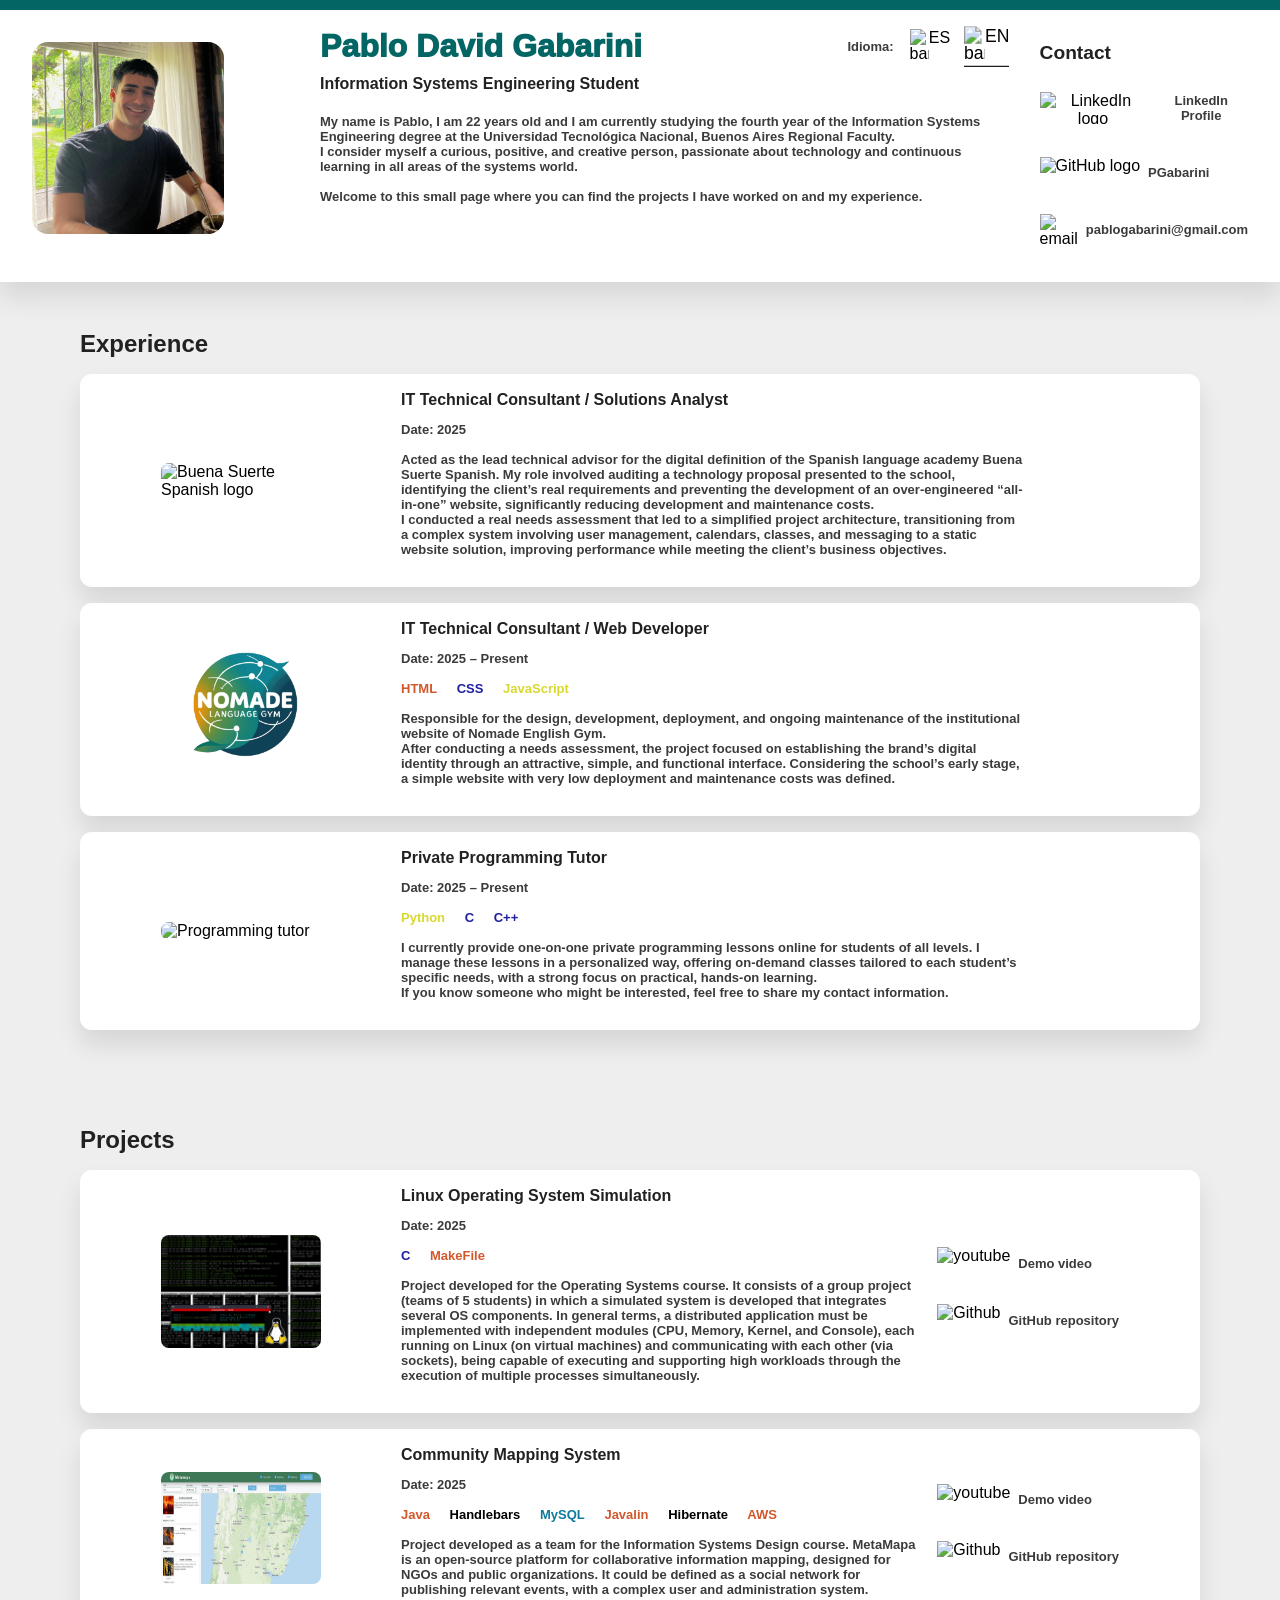
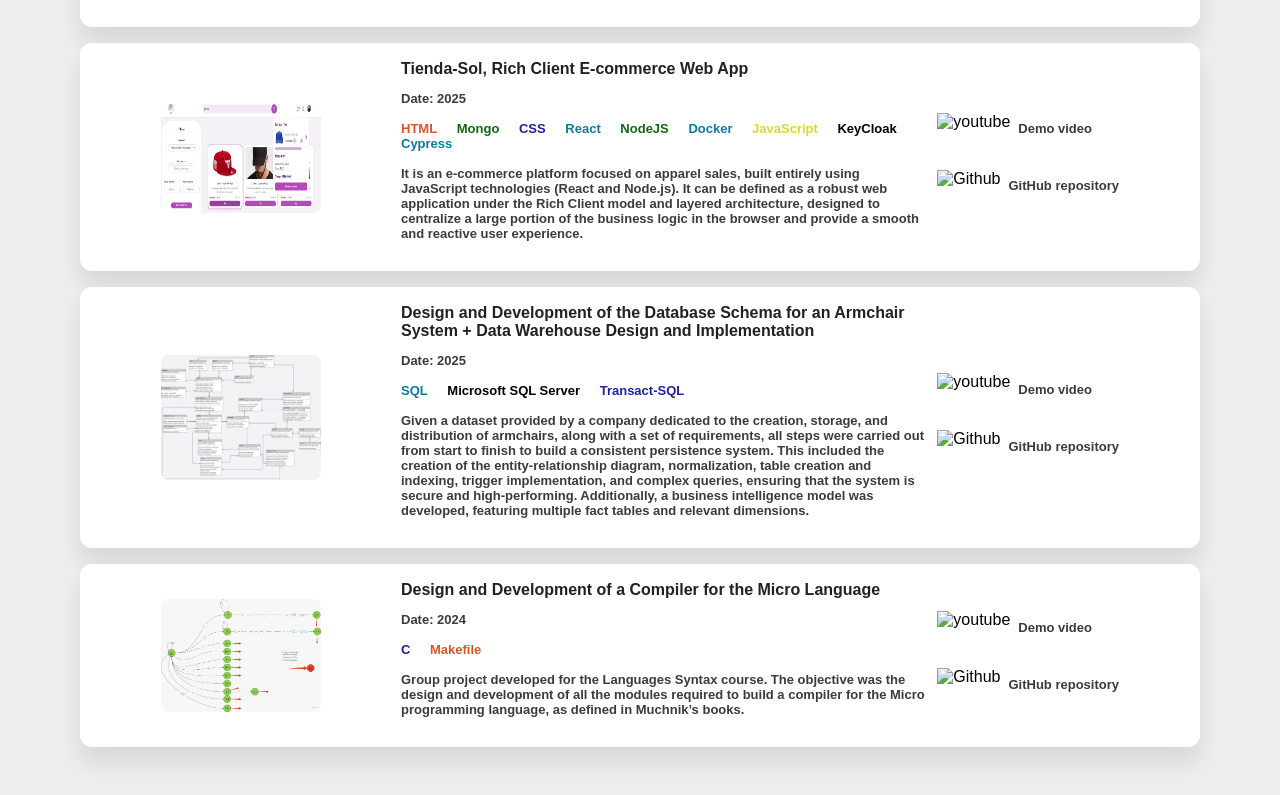
==== index.en.html @ 74feb7b4 "Agrego pagina en ingles" ====
<!DOCTYPE html>
<html lang="en">

<head>
    <title>Pablo Gabarini personal page</title>
    <meta charset="UTF-8">
    <meta name="viewport" content="width=device-width, initial-scale=1.0">
    <link rel="stylesheet" href="css/global.css">
    <link rel="stylesheet" href="css/index.css">
    <script src="js/app.js"></script>
</head>

<body>

<header class="header">
    <div class="informacion-Personal">
        <div class="img-info-container">

            <div class="img-container">
                <img src="imagenes/perfil.jpeg" alt="Profile picture">
            </div>

            <div class="Nombre-descripcion">
                <div class="nombre-idioma">
                    <h1>Pablo David Gabarini</h1>
                    <div class="idioma">
                        <p><b>Idioma: </b></p>
                        <div class="language-switch">
                            <div class="bandera ">
                                <a href="index.html">
                                <img src="https://cdn-icons-png.flaticon.com/128/197/197593.png" alt="banderaespana">
                                ES</a>
                            </div>

                            
                            <div class="bandera activado">
                                <a href="index.en.html" ><img src="https://cdn-icons-png.flaticon.com/128/9906/9906532.png" alt="banderainglaterra">
                                EN</a>
                            </div>
                        </div>
                    </div>
                </div>
                <h2>Information Systems Engineering Student</h2>
                <p>
                    My name is Pablo, I am 22 years old and I am currently studying the
                    fourth year of the Information Systems Engineering degree at the
                    <a href="https://frba.utn.edu.ar/" target="_blank"><b>Universidad Tecnológica Nacional,
                    Buenos Aires Regional Faculty.</b></a>
                    <br>
                    I consider myself a curious, positive, and creative person,
                    passionate about technology and continuous learning in all areas of the systems world.
                    <br><br>
                    Welcome to this small page where you can find the projects I have worked on and my experience.
                    
                </p>
            </div>

        </div>

        <div class="contactos-container">
            <h2>Contact</h2>

            <a class="contacto" href="https://www.linkedin.com/in/pablo-david-gabarini-304082324/" target="_blank">
                <img src="https://cdn-icons-png.flaticon.com/128/3536/3536505.png" alt="LinkedIn logo">
                <p>LinkedIn Profile</p>
            </a>

            <a class="contacto" href="https://github.com/PGabarini" target="_blank">
                <img src="https://cdn-icons-png.flaticon.com/128/5968/5968866.png" alt="GitHub logo">
                <p>PGabarini</p>
            </a>

            <a class="contacto" href="">
                <img src="https://cdn-icons-png.flaticon.com/128/15047/15047587.png" alt="email icon">
                <p>pablogabarini@gmail.com</p>
            </a>
        </div>
    </div>
</header>

<main class="main-content">

<section class="seccionPrincipal experiencia">
    <h1>Experience</h1>

    <div class="card experiencia">
        <div class="img-info-container">
            <div class="img-empresa">
                <img src="https://buenasuertespanish.com/wp-content/uploads/2023/09/logo.fw_.png" alt="Buena Suerte Spanish logo">
            </div>

            <div class="descripcion-container">
                <h2>IT Technical Consultant / Solutions Analyst</h2>
                <p>
                    Date: 2025
                    <br><br>
                    Acted as the lead technical advisor for the digital definition of the Spanish language academy
                    <a href="https://buenasuertespanish.com/" target="_blank"><b>Buena Suerte Spanish</b></a>.
                    My role involved auditing a technology proposal presented to the school, identifying the client’s real requirements and
                    preventing the development of an over-engineered “all-in-one” website, significantly reducing development and maintenance costs.
                    <br>
                    I conducted a real needs assessment that led to a simplified project architecture, transitioning from a complex system involving
                    user management, calendars, classes, and messaging to a static website solution, improving performance while meeting the client’s business objectives.
                </p>
            </div>
        </div>
    </div>

    <div class="card experiencia">
        <div class="img-info-container nomade">
            <div class="img-empresa nomade">
                <img src="imagenes/nomadeLogo.png" alt="Nomade logo">
            </div>

            <div class="descripcion-container">
                <h2>IT Technical Consultant / Web Developer</h2>
                <p>
                    Date: 2025 – Present
                    <br><br>
                    <span class="tecnologia naranja">HTML</span>
                    <span class="tecnologia azul">CSS</span>
                    <span class="tecnologia amarillo">JavaScript</span>
                    <br><br>
                    Responsible for the design, development, deployment, and ongoing maintenance of the institutional website of
                    <a href="https://nomade-englishgym.netlify.app/" target="_blank"><b>Nomade English Gym</b></a>.
                    <br>
                    After conducting a needs assessment, the project focused on establishing the brand’s digital identity through an attractive,
                    simple, and functional interface. Considering the school’s early stage, a simple website with very low deployment and maintenance costs was defined.
                </p>
            </div>
        </div>
    </div>

    <div class="card experiencia">
        <div class="img-info-container">
            <div class="img-empresa">
                <img src="https://img.freepik.com/free-vector/hand-drawn-black-teacher-clipart-illustration_23-2150923186.jpg" alt="Programming tutor">
            </div>

            <div class="descripcion-container">
                <h2>Private Programming Tutor</h2>
                <p>
                    Date: 2025 – Present
                    <br><br>
                    <span class="tecnologia amarillo">Python</span>
                    <span class="tecnologia azul">C</span>
                    <span class="tecnologia azul">C++</span>
                    <br><br>
                    I currently provide one-on-one private programming lessons online for students of all levels.
                    I manage these lessons in a personalized way, offering on-demand classes tailored to each student’s specific needs,
                    with a strong focus on practical, hands-on learning.
                    <br>
                    If you know someone who might be interested, feel free to share my contact information.
                </p>
            </div>
        </div>
    </div>
</section>

<section class="seccionPrincipal proyectos">
        <h1>Projects</h1>
        <div class="card ">
            <div class="img-info-container proyecto">
                <div class="img-empresa soo">
                    <img class="proyecto-img"  src="imagenes/soo.png" alt="soo logo">
                </div>

                <div class="descripcion-container">
                    <h2>Linux Operating System Simulation</h2>
                    <p>Date: 2025 
                        <br><br>
                        <span class="tecnologia azul" >C</span> <span  class="tecnologia naranja">MakeFile</span>
                        <br><br>
                        Project developed for the Operating Systems course. It consists of a group project (teams of 5 students)
                        in which a simulated system is developed that integrates several OS components. In general terms,
                        a distributed application must be implemented with independent modules (CPU, Memory, Kernel, and Console),
                        each running on Linux (on virtual machines) and communicating with each other (via sockets),
                        being capable of executing and supporting high workloads through the execution of multiple processes simultaneously.
                    </p>
                </div>
            </div>

            <div class="info-extra">

                <a class="contacto noListo">
                    <img src="https://cdn-icons-png.flaticon.com/128/3938/3938026.png" alt="youtube">
                    <p>Demo video</p>
                </a>

                <a class="contacto" href="https://github.com/PGabarini/Proyecto-de-Sistemas-Operativos" target="_blank">
                    <img src="https://cdn-icons-png.flaticon.com/128/5968/5968866.png" alt="Github">
                    <p>GitHub repository</p>
                </a>

                <a class="boton ver-mas" id="detalle-so">
                    View details
                </a>
            </div>
        </div>
        <div class="modal so" id="modal-so" >
            <div class="modal-contenedor">

                <div class="titulo-info">
                    <h1>Soo</h1>
                    <p>
                        Project developed as a team for the Information Systems Design course.
                        MetaMapa is an open-source platform for collaborative information mapping, designed for NGOs and public organizations.
                        It could be defined as a social network for publishing relevant events, with a complex user and administration system.
                    </p>
                </div>
                
                <div class="contactos-container integrantes">
                    <h2>Team members</h2>
                    <a class="contacto" href="https://www.linkedin.com/in/pablo-david-gabarini-304082324/" target="_blank">
                        <img src="https://cdn-icons-png.flaticon.com/128/3536/3536505.png" alt="contact logo">
                        <p>LinkedIn profile</p>
                    </a>
                    <a class="contacto" href="https://www.linkedin.com/in/pablo-david-gabarini-304082324/" target="_blank">
                        <img src="https://cdn-icons-png.flaticon.com/128/3536/3536505.png" alt="contact logo">
                        <p>LinkedIn profile</p>
                    </a>
                    <a class="contacto" href="https://www.linkedin.com/in/pablo-david-gabarini-304082324/" target="_blank">
                        <img src="https://cdn-icons-png.flaticon.com/128/3536/3536505.png" alt="contact logo">
                        <p>LinkedIn profile</p>
                    </a>
                </div>    
            </div>
        </div>

        <div class="card ">
            <div class="img-info-container proyecto">
                <div class="img-empresa metamapa">
                    <img class="proyecto-img"  src="imagenes/metamapa.png" alt="metamapa logo">
                </div>

                <div class="descripcion-container">
                    <h2>Community Mapping System</h2>
                    <p>Date: 2025 
                        <br><br>
                        <span class="tecnologia naranja" >Java</span> <span  class="tecnologia negro">Handlebars</span>
                        <span  class="tecnologia celeste">MySQL</span> <span  class="tecnologia naranja">Javalin</span>
                        <span  class="tecnologia negro">Hibernate</span> <span  class="tecnologia  naranja">AWS</span>
                        <br><br>
                        Project developed as a team for the Information Systems Design course.
                        MetaMapa is an open-source platform for collaborative information mapping, designed for NGOs and public organizations.
                        It could be defined as a social network for publishing relevant events, with a complex user and administration system.
                    </p>
                </div>
            </div>

            <div class="info-extra">

                <a class="contacto noListo">
                    <img src="https://cdn-icons-png.flaticon.com/128/3938/3938026.png" alt="youtube">
                    <p>Demo video</p>
                </a>

                <a class="contacto" href="https://github.com/PGabarini/Metamapa-Sistema-de-mapeo-comunitario" target="_blank">
                    <img src="https://cdn-icons-png.flaticon.com/128/5968/5968866.png" alt="Github">
                    <p>GitHub repository</p>
                </a>

                <a class="boton ver-mas" id="detalle-metamapa">
                    View details
                </a>
            </div>

        </div>
        <div class="modal metamapa" id="modal-metamapa" >
            <div class="modal-contenedor">

                <div class="titulo-info">
                    <h1>Community Mapping System</h1>
                    <p>My main contribution was:</p>

                        <ul class="lista-puntos">
                            <li>Modeling of the statistics module based on Domain-Driven Design...</li>
                            <li>Conceptual system design and active participation...</li>
                            <li>Implementation of statistical views...</li>
                            <li>Manual design of the authentication scheme...</li>
                            <li>Definition of REST routes and criteria...</li>
                        </ul>
                </div>
                
                <div class="contactos-container integrantes">
                    <h2>Team members</h2>
                    <a class="contacto" href="https://www.linkedin.com/in/pablo-david-gabarini-304082324/" target="_blank">
                        <img src="https://cdn-icons-png.flaticon.com/128/3536/3536505.png" alt="contact logo">
                        <p>LinkedIn profile</p>
                    </a>
                    <a class="contacto" href="https://www.linkedin.com/in/pablo-david-gabarini-304082324/" target="_blank">
                        <img src="https://cdn-icons-png.flaticon.com/128/3536/3536505.png" alt="contact logo">
                        <p>LinkedIn profile</p>
                    </a>
                    <a class="contacto" href="https://www.linkedin.com/in/pablo-david-gabarini-304082324/" target="_blank">
                        <img src="https://cdn-icons-png.flaticon.com/128/3536/3536505.png" alt="contact logo">
                        <p>LinkedIn profile</p>
                    </a>
                </div>    
            </div>
        </div>

        <div class="card ">
    <div class="img-info-container proyecto">
        <div class="img-empresa tiendasol">
            <img class="proyecto-img" src="imagenes/tiendasol.png" alt="tiendasol logo">
        </div>

        <div class="descripcion-container">
            <h2>Tienda-Sol, Rich Client E-commerce Web App</h2>
            <p>Date: 2025 
                <br><br>
                <span class="tecnologia naranja">HTML</span> <span class="tecnologia verde">Mongo</span>
                <span class="tecnologia azul">CSS</span> <span class="tecnologia celeste">React</span>
                <span class="tecnologia verde">NodeJS</span> <span class="tecnologia celeste">Docker</span>
                <span class="tecnologia amarillo">JavaScript</span> <span class="tecnologia negro">KeyCloak</span>
                <span class="tecnologia celeste">Cypress</span>
                <br><br>
                It is an e-commerce platform focused on apparel sales, built entirely using JavaScript technologies 
                (React and Node.js). It can be defined as a robust web application under the Rich Client model and 
                layered architecture, designed to centralize a large portion of the business logic in the browser 
                and provide a smooth and reactive user experience.
            </p>
        </div>
    </div>

        <div class="info-extra">

            <a class="contacto noListo">
                <img src="https://cdn-icons-png.flaticon.com/128/3938/3938026.png" alt="youtube">
                <p>Demo video</p>
            </a>

            <a class="contacto" href="https://github.com/PGabarini/Tienda-Sol-E-commerce" target="_blank">
                <img src="https://cdn-icons-png.flaticon.com/128/5968/5968866.png" alt="Github">
                <p>GitHub repository</p>
            </a>

            <a class="boton ver-mas" id="detalle-sol">
                View details
            </a>
        </div>
    </div>

    <div class="card ">
    <div class="img-info-container proyecto">
        <div class="img-empresa sillonessql">
            <img class="proyecto-img" src="imagenes/sillonessql.jpg" alt="sillonessql logo">
        </div>

        <div class="descripcion-container">
            <h2>Design and Development of the Database Schema for an Armchair System + Data Warehouse Design and Implementation</h2>
            <p>Date: 2025 
                <br><br>
                <span class="tecnologia celeste">SQL</span> <span class="tecnologia negro">Microsoft SQL Server</span>
                <span class="tecnologia azul">Transact-SQL</span>
                <br><br>
                Given a dataset provided by a company dedicated to the creation, storage, and distribution of armchairs,
                along with a set of requirements, all steps were carried out from start to finish to build a consistent
                persistence system. This included the creation of the entity-relationship diagram, normalization,
                table creation and indexing, trigger implementation, and complex queries, ensuring that the system
                is secure and high-performing. Additionally, a business intelligence model was developed, featuring
                multiple fact tables and relevant dimensions.
            </p>
        </div>
    </div>

    <div class="info-extra">

        <a class="contacto noListo">
            <img src="https://cdn-icons-png.flaticon.com/128/3938/3938026.png" alt="youtube">
            <p>Demo video</p>
        </a>

        <a class="contacto" href="https://github.com/PGabarini/Sistema-de-sillones" target="_blank">
            <img src="https://cdn-icons-png.flaticon.com/128/5968/5968866.png" alt="Github">
            <p>GitHub repository</p>
        </a>

        <a class="boton ver-mas" id="detalle-sql">
            View details
        </a>
    </div>
</div>

<div class="card ">
    <div class="img-info-container proyecto">
        <div class="img-empresa micro">
            <img class="proyecto-img" src="imagenes/micro.png" alt="micro logo">
        </div>

        <div class="descripcion-container">
            <h2>Design and Development of a Compiler for the Micro Language</h2>
            <p>Date: 2024 
                <br><br>
                <span class="tecnologia azul">C</span> <span class="tecnologia naranja">Makefile</span>
                <br><br>
                Group project developed for the Languages Syntax course.
                The objective was the design and development of all the modules required to build
                a compiler for the Micro programming language, as defined in Muchnik’s books.
            </p>
        </div>
    </div>

    <div class="info-extra">

        <a class="contacto noListo">
            <img src="https://cdn-icons-png.flaticon.com/128/3938/3938026.png" alt="youtube">
            <p>Demo video</p>
        </a>

        <a class="contacto" href="https://github.com/PGabarini/Compilador-de-Micro-en-C" target="_blank">
            <img src="https://cdn-icons-png.flaticon.com/128/5968/5968866.png" alt="Github">
            <p>GitHub repository</p>
        </a>

        <a class="boton ver-mas" id="detalle-micro">
            View details
        </a>
    </div>
</div>



        <div id="mensajeNoListo">
            <img src="https://cdn-icons-png.flaticon.com/128/9841/9841569.png" alt="not ready img">
            <p>This content is not available yet</p>
        </div>

</main>
</body>
</html>
---- css/global.css ----
:root{

    --color-principal: #036564;
    --color-secundario:  #aecbff;
    --color-acento:  #f1ecb2;
    --fondo-gris:  #eeeeee;

    --letra-negra:#222121;
    --letra-clara:#3b3b3b;

    font-family: "Segoe UI", "Roboto", Helvetica, Arial, sans-serif;
}

* {
    box-sizing: border-box;
}

body{
    margin: 0;
    padding: 0;
}

p,ul{
    font-size: small;
    font-weight: 600;
    color: var(--letra-clara);
}
h2{
    font-size: medium;
}

h1, h2, h3 {
    color: var(--letra-negra);
    margin: 0;
    font-weight: 700;
}

a {
    text-decoration: none;
    color: inherit;
    box-sizing: border-box;
    cursor: pointer;
}

.boton{
    cursor: pointer;
    padding: 1rem;
    background-color: var(--color-acento);
    box-shadow: 0 15px 25px rgba(0,0,0,0.1);
    border-radius: 1rem;
    display: flex;
    justify-content: center;
    text-align: center;
    align-items: center;
}

.boton:hover , a:hover{
    transform: scale(1.03,1.03);
}

#mensajeNoListo{
    display: none;
    width: 35%;
    position: fixed;
    top: 50%;
    left: 50%;
    transform: translate(-50%,-50%);
    background-color: white;
    padding: 1rem;
    border-radius: 1.5rem;
    z-index: 1000;
    justify-content: center;
    align-items: center;
    text-align: center;
    flex-direction: row;
    gap: 2rem;
    border: 1px solid black;
    box-shadow: 0 15px 25px rgba(0,0,0,0.1);
}

#mensajeNoListo p{
    font-size: medium;
}

#mensajeNoListo img{
    height: 4rem;
    width: auto;
}

.naranja{
    color: rgb(210, 88, 44);
}

.azul{
    color: rgb(32, 32, 161);
}

.amarillo{
    color: rgb(216, 216, 49);
}

.verde{
    color: rgb(17, 104, 17);
}

.celeste{
    color: rgb(14, 122, 157);
}

.negro{
    color: black;
}

.lista-puntos {
    list-style: none; 
    padding-left: 0;
    margin-top: 10px;
}

.lista-puntos li {
    position: relative;     
    padding-left: 1.2rem;    
    margin-bottom: 0.5rem;   
    line-height: 1.5;        
}


.lista-puntos li::before {
    content: '';
    position: absolute;
    left: 0;
    top: 0.6rem; 
    width: 0.4rem;  
    height: 0.4rem; 
    border-radius: 50%;
    background-color: var(--color-principal);
}

@media(max-width:900px){
    #mensajeNoListo{
        width: 80%;
    }
}
---- css/index.css ----
.informacion-Personal{
    width: 100%;
    height: auto;
    display: flex;
    flex-direction: row;
    justify-content: space-around;
    background-color: white;
    align-items: flex-start;
    padding: 1rem;
    position: relative;
    box-shadow: 0 15px 25px rgba(0,0,0,0.1);
    border-top: 10px solid var(--color-principal);
    gap: 1rem;

}

.informacion-Personal h1{
    font-weight: 1000;
    color: var(--color-principal);
}

.img-info-container{
    width: 90%;
    display: flex;
    flex-direction: row;
    gap: 5rem;
    height: auto;

}

.img-container{
    padding: 1rem;

}

.img-container img{
    height: auto;
    width: 12rem;
    border-radius: 1rem;
}

.Nombre-descripcion{
    display: flex;
    align-items: start;
    flex-direction: column;
    gap: 0.5rem;
}

.contactos-container{
    display: flex;
    flex-direction: column;
    justify-content: flex-start;
    border-radius: 0.7rem;
    padding: 1rem;
    gap: 1rem;
    width: 20%;
}

.contactos-container h2{
    font-size: larger;
    font-weight: 900;
}

.contacto{
    display: flex;
    flex-direction: row;
    gap: 0.5rem;
    text-align: center;
    align-items: center;
}

.contacto.gmail{
    cursor:default;
}
.contacto.gmail:hover{
    transform: scale(1,1);
}

.contacto img{
    height: 2rem;
}


.tecnologia{
    padding: 0.4rem;
    padding-left: 0;
    padding-right: 1rem;
    border-radius: 1rem;
}

.seccionPrincipal{
    padding: 3rem;
    padding-left: 5rem;
    padding-right: 5rem;
    width: 100%;
    background-color: var(--fondo-gris);
    display: flex;
    flex-direction: column;
    gap: 1rem;
}

.card{
    display: flex;
    flex-direction: row;
    justify-content: space-between;
    border-radius: 0.7rem;
    background-color: white;
    padding: 1rem;
    padding-left: 5rem;
    padding-right: 5rem;
    box-shadow: 0 15px 25px rgba(0,0,0,0.1);
    align-items: center;
    min-height: 10rem;
    border: 0.7px solid white;
}

.card:hover{
    transform: scale(1,1);
    border: 0.7px solid var(--letra-negra);
}

.img-empresa img{
    width: 10rem;
    height: auto;
    border-radius: 0.5rem;
}
.info-extra{
    display: flex;
    justify-content: space-around;
    flex-direction: column;
    gap: 1rem;
}

/*Experiencia*/

.boton.ver-mas{
    display: none;
    height: 40%;
}

.img-empresa{
    display: flex;
    align-items: center;
    justify-content: center;
    height: auto;
}

.img-info-container.nomade{
    align-items: center;
}

.img-empresa.nomade {
    height: 7rem;
}

.img-empresa.nomade img{
   overflow-y: hidden;

}

/*Poryectos*/

.proyecto-img{
    
    min-height: 7rem;
}

.img-info-container.proyecto{
    width: 80%;
}

/*Modales*/
.modal{
    display: none;
    width: 100%;
    height: 100%;
    align-items: center;
    justify-content: center;
    background-color: rgba(0, 0, 0, 0.563);
    position: fixed;
    top: 50%;
    left: 50%;
        transform: translate(-50%,-50%);
    z-index: 1000;
}

.modal-contenedor{
    position: fixed;
    top: 50%;
    left: 50%;
    transform: translate(-50%,-50%);
    z-index: 1001;
    width: 65%;
    height: auto;
    background-color: white;

    display: flex;

    flex-direction: row;
    padding: 2rem;
    border-radius: 1rem;
    box-shadow: 0 15px 25px rgba(0,0,0,0.1);
}

.titulo-info{
    width: 80%;
}

.titulo-info h1{
    font-size: 2rem;
    font-weight: 900;
}

.integrantes{
    width: 20%;
    gap: 0.5rem;
    padding-top: 0;
}

.nombre-idioma{
    display: flex;
    flex-direction: row;
    width: 100%;
    align-items: center;
    justify-content: space-between;
    
}

.idioma{
    display: flex;
    flex-direction: row;
    align-items: center;
    justify-content: center;
    gap: 1rem;
}


.language-switch{
    display: flex;
    flex-direction: row;
    justify-content: center;
    align-items: center;
    gap: 1rem;
}

.activado{
    transform: scale(1.1,1.1);
    border-bottom: 1px solid black;
}

.bandera a{
    display: flex;
    flex-direction: row;
    padding-bottom: 0.1rem;
}

.bandera img{
    width: 1.2rem;
    height: auto;
}

@media (max-width: 900px){

    .img-container {
        display: flex;
    align-items: center;
    justify-content: center;
}

    .seccionPrincipal{
        padding: 0.6rem;
        padding-left: 1.2rem;
        padding-right: 1.2rem;
    }
    .card{
        flex-direction: column;
        width: 100%;
        padding: 0.3rem;
        padding-top: 1rem;
    }

    .img-info-container{
        flex-direction: column;
        gap: 1rem;
    }

    .informacion-Personal{
        flex-direction: column;
        justify-content: center;
    }
}
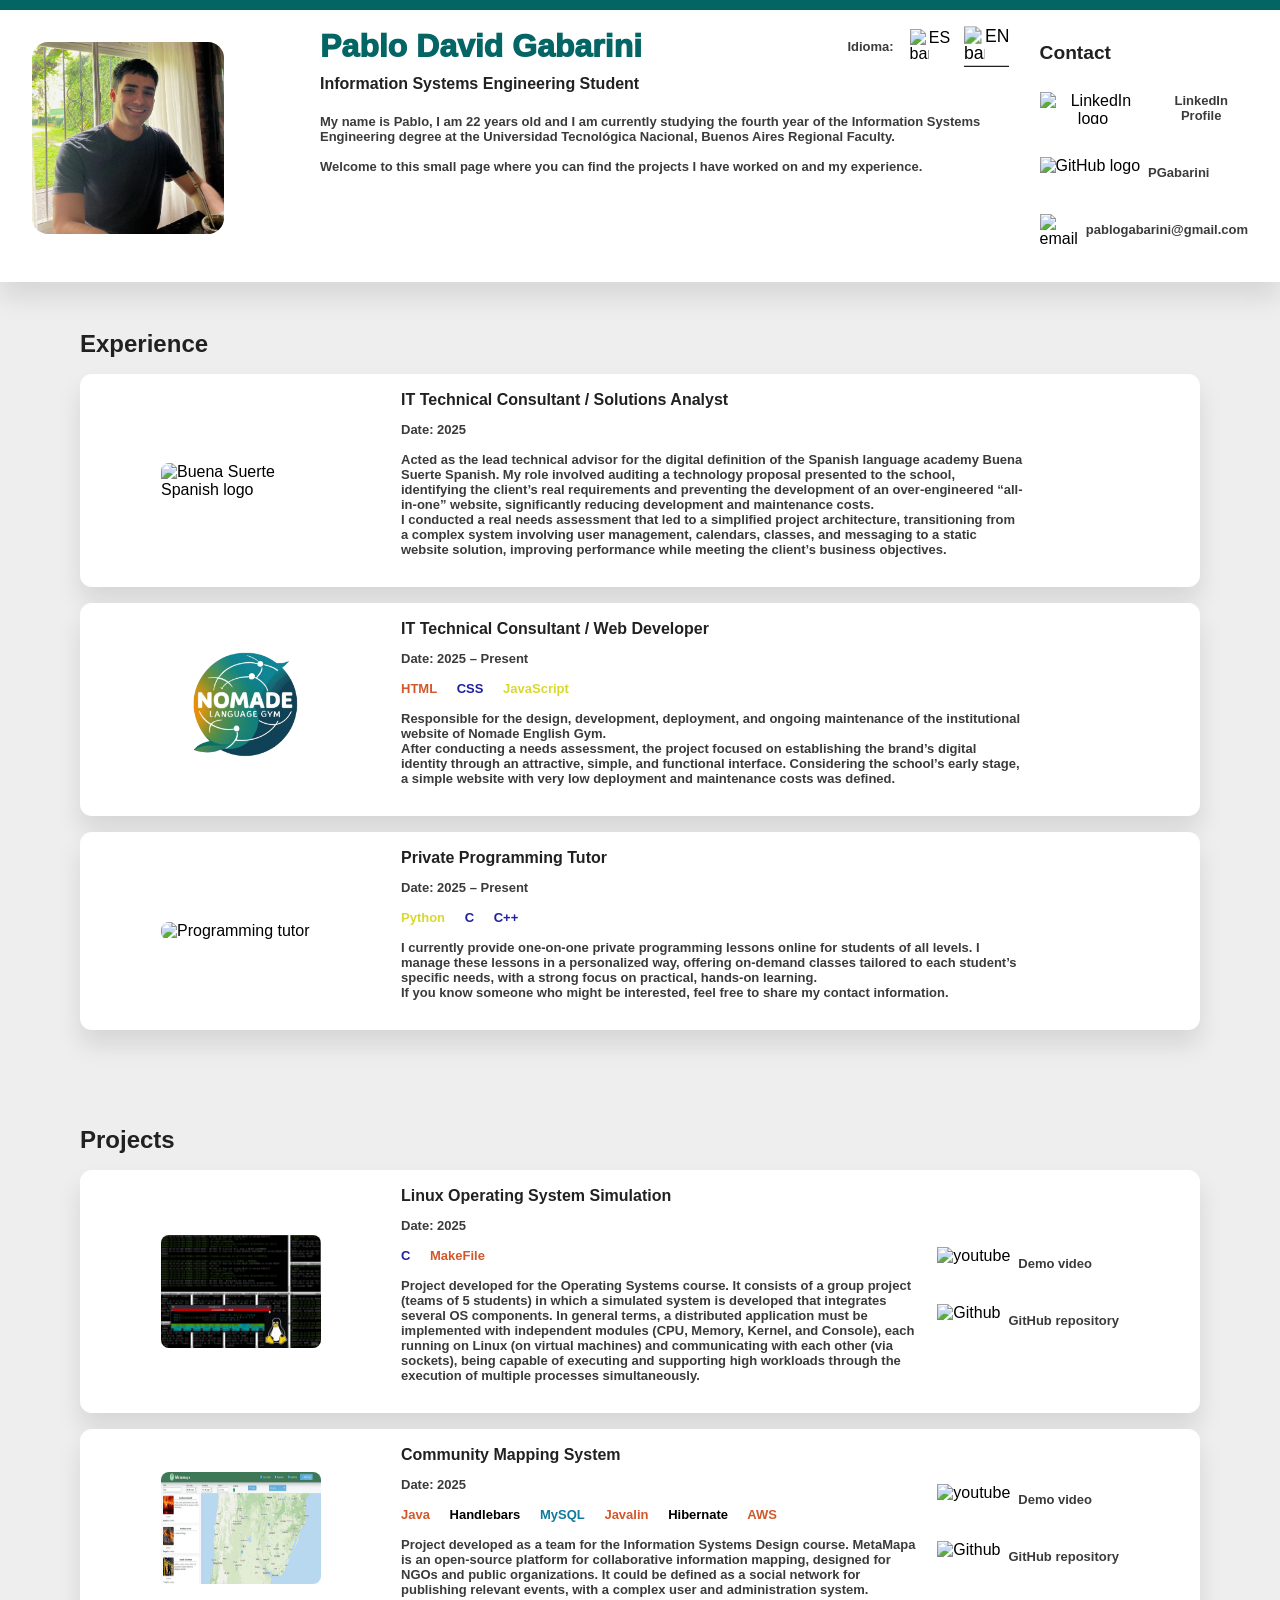
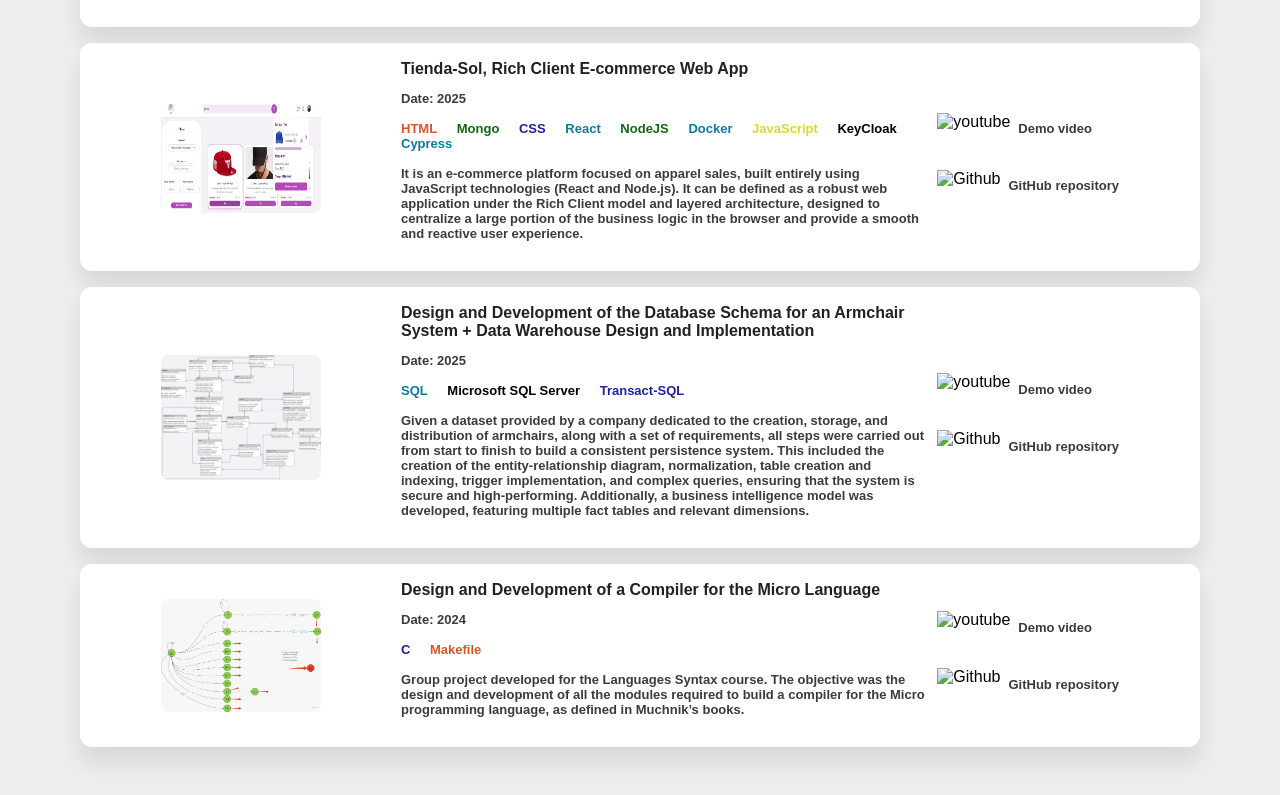
==== commit 9453c8da: "cambio presentacion" ====
--- a/index.en.html
+++ b/index.en.html
@@ -4,6 +4,7 @@
 <head>
     <title>Pablo Gabarini personal page</title>
     <meta charset="UTF-8">
+    <link rel="icon" href="imagenes/utn.png" type="image/png">
     <meta name="viewport" content="width=device-width, initial-scale=1.0">
     <link rel="stylesheet" href="css/global.css">
     <link rel="stylesheet" href="css/index.css">
@@ -46,9 +47,6 @@
                     fourth year of the Information Systems Engineering degree at the
                     <a href="https://frba.utn.edu.ar/" target="_blank"><b>Universidad Tecnológica Nacional,
                     Buenos Aires Regional Faculty.</b></a>
-                    <br>
-                    I consider myself a curious, positive, and creative person,
-                    passionate about technology and continuous learning in all areas of the systems world.
                     <br><br>
                     Welcome to this small page where you can find the projects I have worked on and my experience.
                     
--- a/css/index.css
+++ b/css/index.css
@@ -261,6 +261,11 @@
 
 @media (max-width: 900px){
 
+    .idioma{
+        flex-direction: column;
+        gap: 0;
+    }
+
     .img-container {
         display: flex;
     align-items: center;
@@ -282,10 +287,22 @@
     .img-info-container{
         flex-direction: column;
         gap: 1rem;
+        width: 95%;
     }
 
     .informacion-Personal{
         flex-direction: column;
         justify-content: center;
+        align-items: center;
+        
+    }
+    .contactos-container{
+    
+        flex-wrap: wrap;
+        width: 100%;
+    }
+
+    .contacto{
+        width: auto;
     }
 }
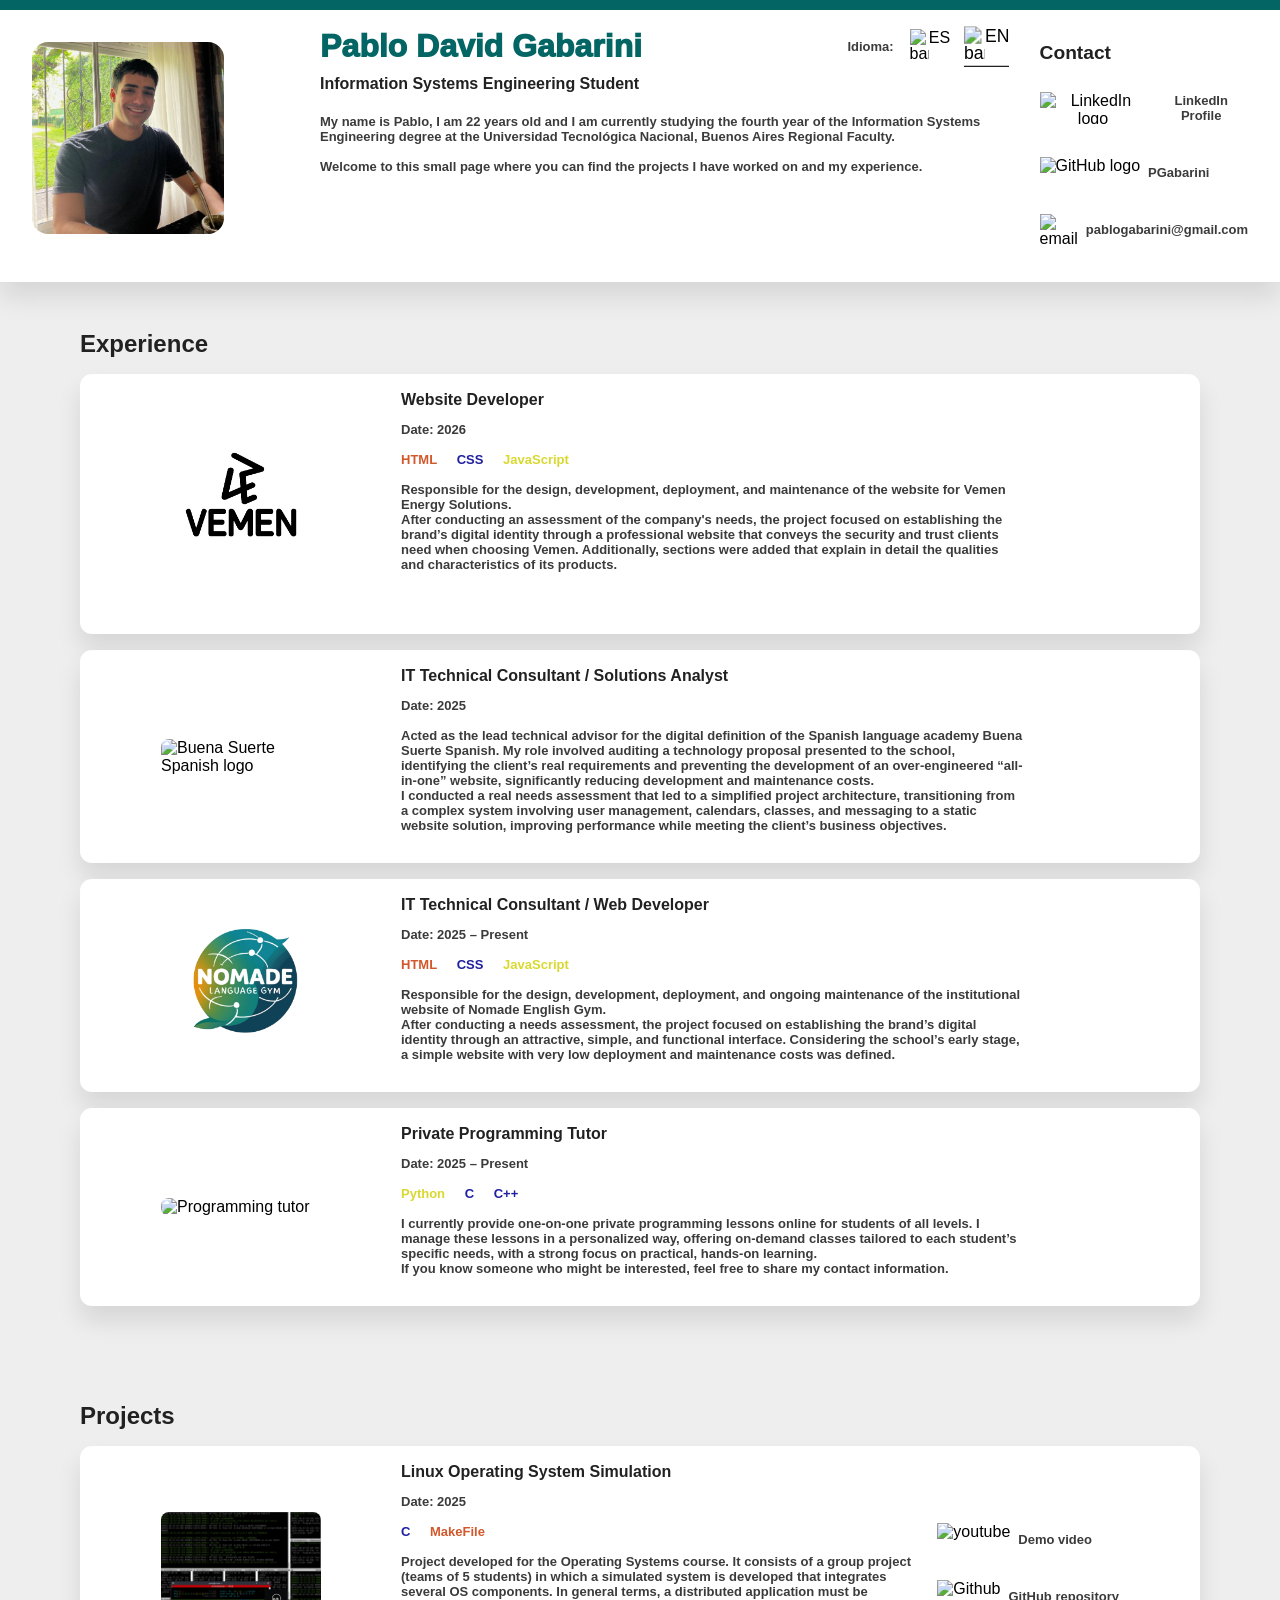
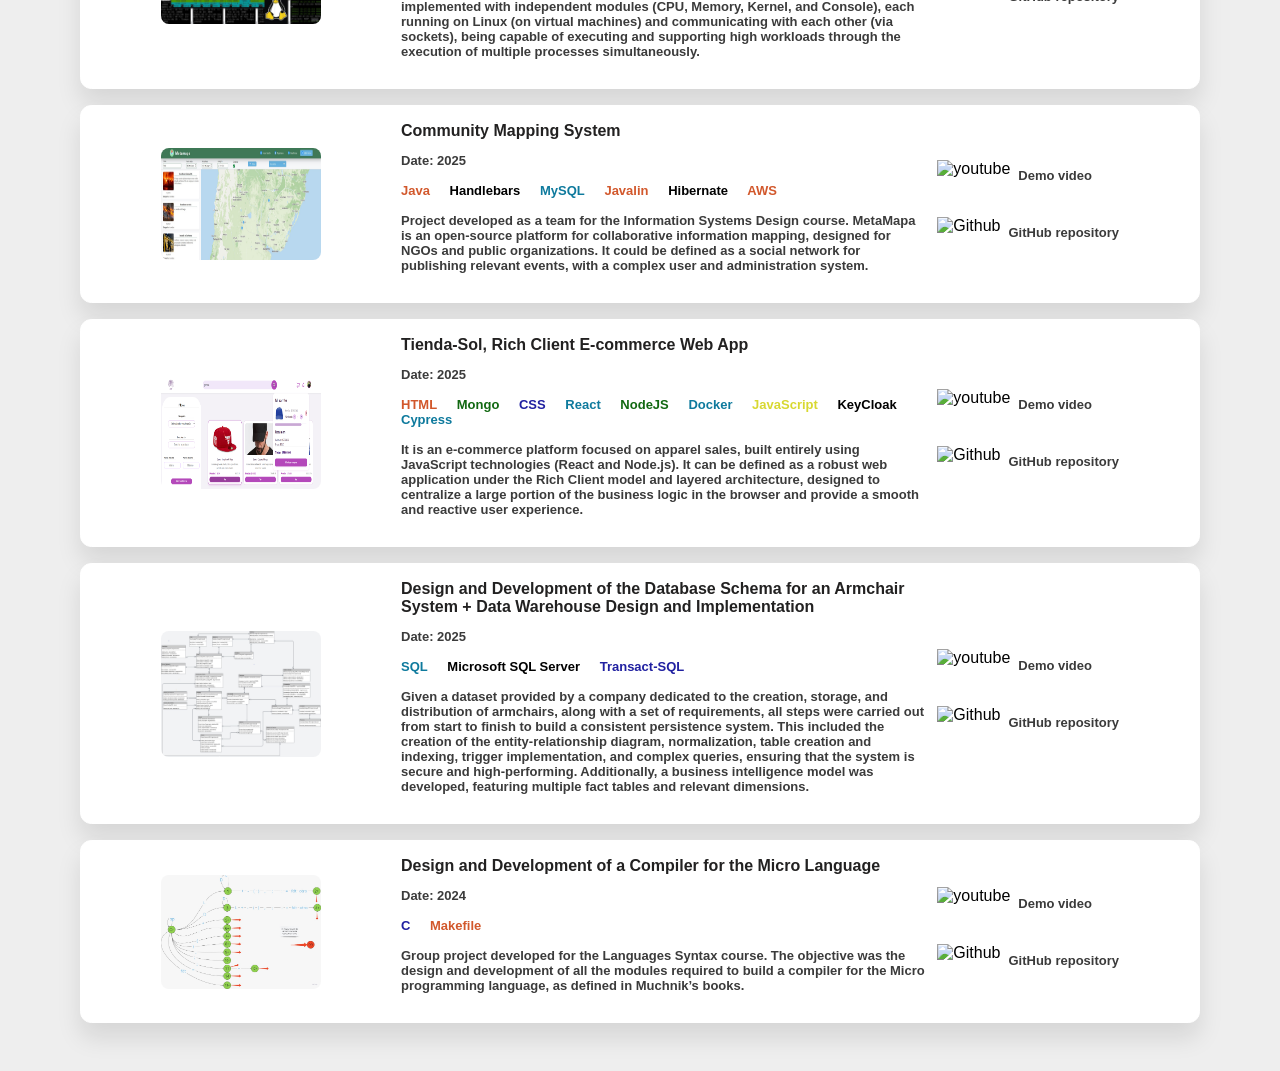
==== commit 0567e441: "agrego vemen" ====
--- a/index.en.html
+++ b/index.en.html
@@ -80,6 +80,33 @@
 
 <section class="seccionPrincipal experiencia">
     <h1>Experience</h1>
+
+    <div class="card experiencia">
+        <div class="img-info-container">
+            <div class="img-empresa">
+                <img src="imagenes/vemen-logo-nombre2.png" alt="buenasuertespanish logo">
+            </div>
+
+            <div class="descripcion-container">
+                <h2>Website Developer</h2>
+                <p> Date: 2026
+                    <br><br>
+                    <span class="tecnologia naranja">HTML</span> 
+                    <span class="tecnologia azul">CSS</span> 
+                    <span class="tecnologia amarillo">JavaScript</span> 
+                    <br><br>
+                    Responsible for the design, development, deployment, and maintenance of the website for 
+                    <a href="https://vemen.com" target="_blank"><b>Vemen Energy Solutions</b></a>.
+                    <br>
+                    After conducting an assessment of the company's needs,
+                    the project focused on establishing the brand’s digital identity through a professional website that conveys the security and trust clients need when choosing Vemen.
+                    Additionally, sections were added that explain in detail the qualities and characteristics of its products.
+                </p>
+            </div>
+        </div>
+    </div>
+
+
 
     <div class="card experiencia">
         <div class="img-info-container">
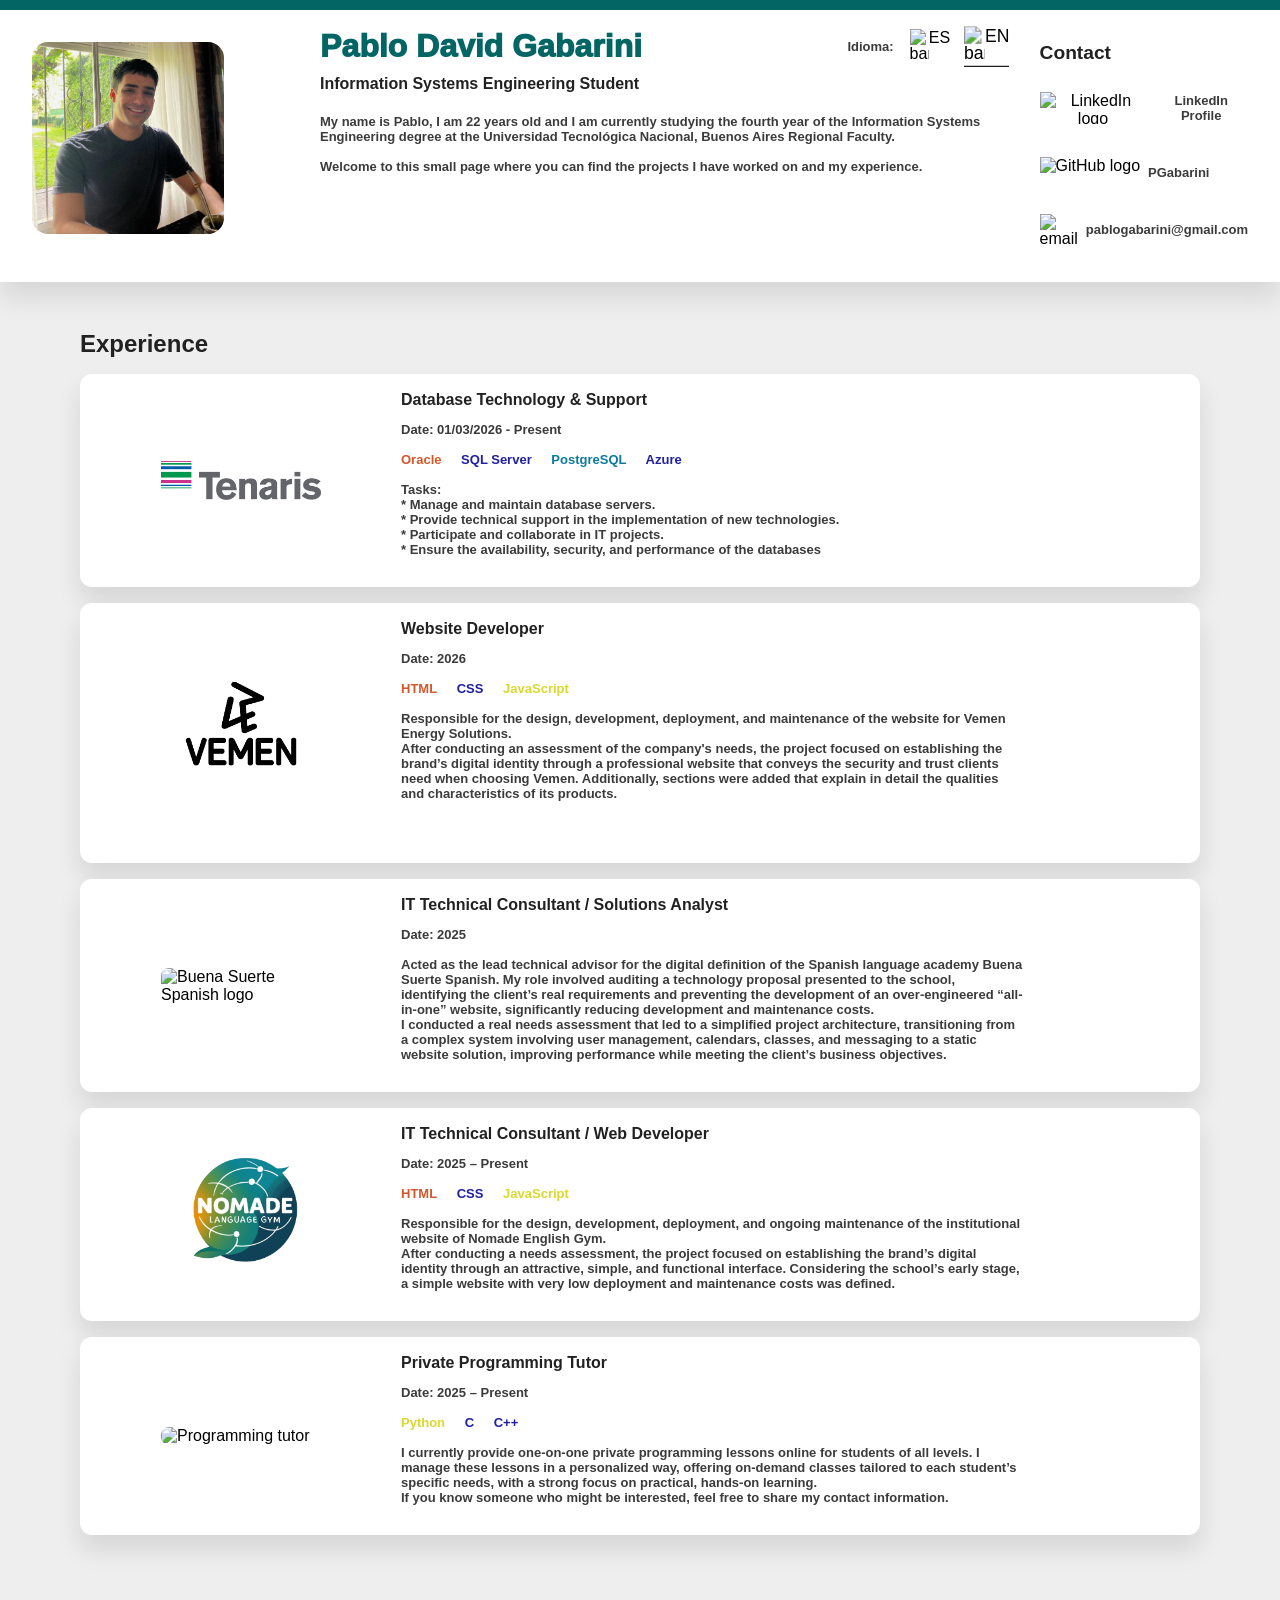
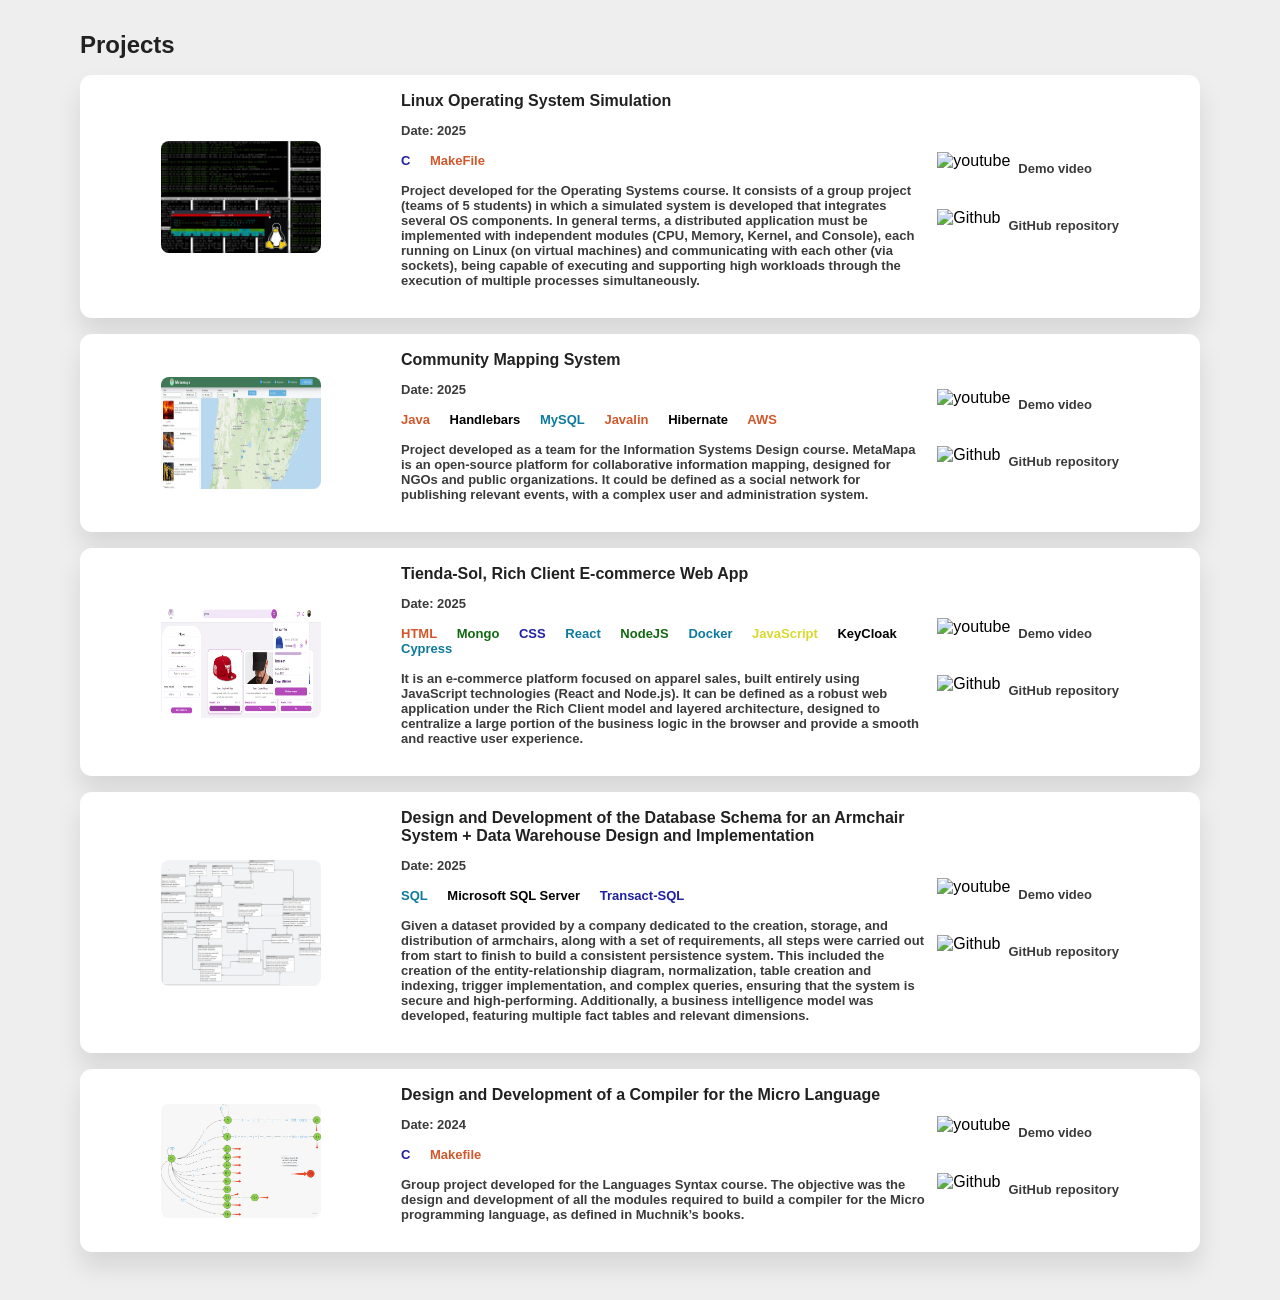
==== commit b3e502e6: "Tenaris exp" ====
--- a/index.en.html
+++ b/index.en.html
@@ -82,6 +82,37 @@
     <h1>Experience</h1>
 
     <div class="card experiencia">
+            <div class="img-info-container">
+                <div class="img-empresa">
+                    <img src="imagenes/img-logo-tenaris.png" alt="vemen logo" style="border-radius: 0;">
+                </div>
+
+                <div class="descripcion-container">
+                    <h2>Database Technology & Support</h2>
+                    <p> Date: 01/03/2026 - Present
+                        <br><br>
+                        <span class="tecnologia naranja" >Oracle</span> <span class="tecnologia azul">SQL Server</span> <span class="tecnologia celeste">PostgreSQL</span>
+                        <span class="tecnologia azul">Azure </span>
+                        <br><br>
+                        Tasks:
+                        <br>
+                        * Manage and maintain database servers.
+                        <br>
+                        * Provide technical support in the implementation of new technologies.
+                        <br>
+                        * Participate and collaborate in IT projects.
+                        <br>
+                        * Ensure the availability, security, and performance of the databases
+                                                </p>
+                </div>
+            </div>
+
+
+        </div>
+
+
+
+    <div class="card experiencia">
         <div class="img-info-container">
             <div class="img-empresa">
                 <img src="imagenes/vemen-logo-nombre2.png" alt="buenasuertespanish logo">
